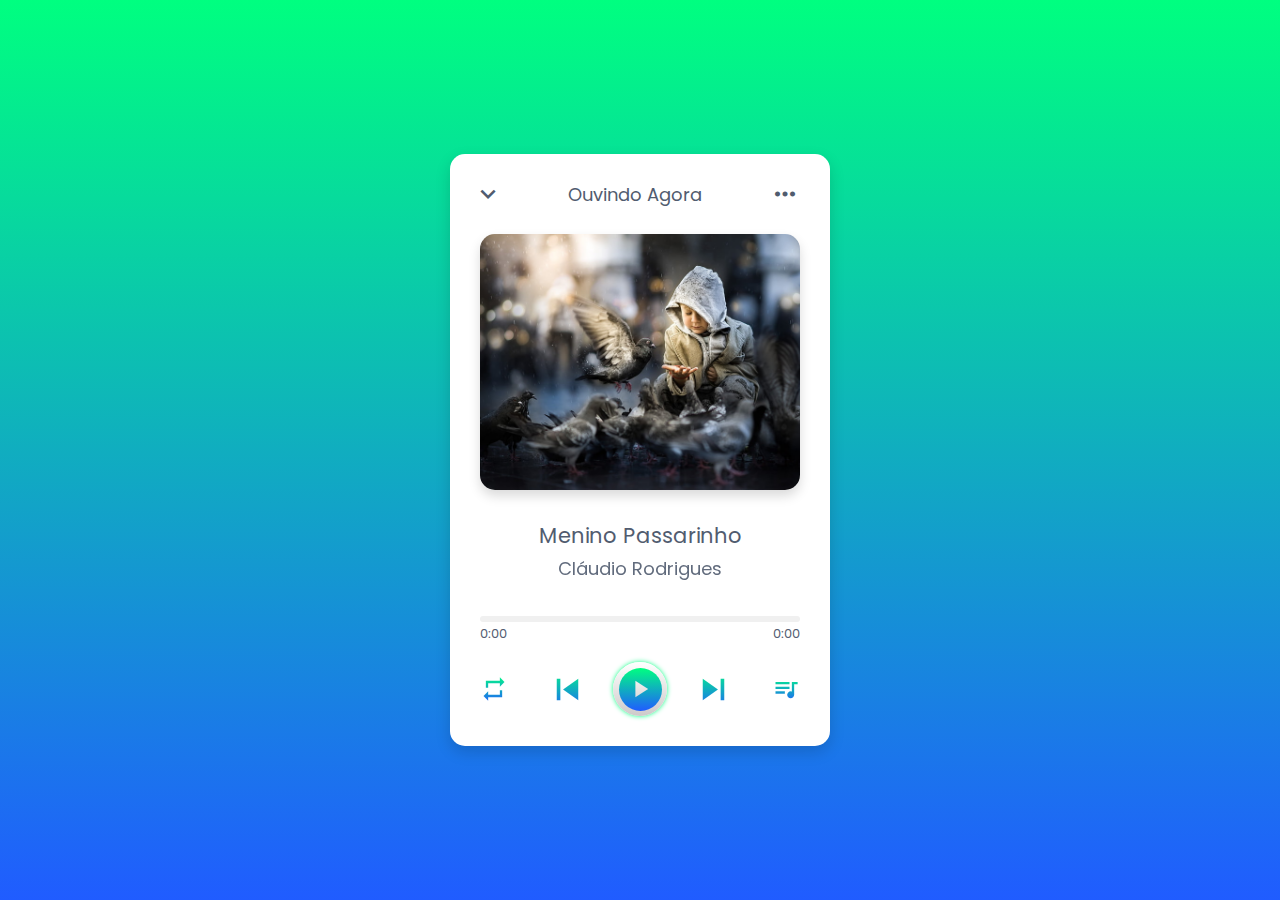
==== Music Player in JavaScript/index.html @ 330ae329 "adicionando arquivos relacionados ao audiobook" ====
<!DOCTYPE html>
<html lang="pt-br">
<head>
  <meta charset="UTF-8">
  <meta name="viewport" content="width=device-width, initial-scale=1.0">
  <title>AudioBooks 🎧</title>
  <link rel="stylesheet" href="style.css">
  <link rel="stylesheet" href="https://fonts.googleapis.com/icon?family=Material+Icons">
</head>
<body>
  <div class="wrapper">
    <div class="top-bar">
      <i class="material-icons">expand_more</i>
      <span>Ouvindo Agora</span>
      <i class="material-icons">more_horiz</i>
    </div>
    <div class="img-area">
      <img src="" alt="">
    </div>
    <div class="song-details">
      <p class="name"></p>
      <p class="artist"></p>
    </div>
    <div class="progress-area">
      <div class="progress-bar">
        <audio id="main-audio" src=""></audio>
      </div>
      <div class="song-timer">
        <span class="current-time">0:00</span>
        <span class="max-duration">0:00</span>
      </div>
    </div>
    <div class="controls">
      <i id="repeat-plist" class="material-icons" title="Playlist looped">repeat</i>
      <i id="prev" class="material-icons">skip_previous</i>
      <div class="play-pause">
        <i class="material-icons play">play_arrow</i>
      </div>
      <i id="next" class="material-icons">skip_next</i>
      <i id="more-music" class="material-icons">queue_music</i>
    </div>
    <div class="music-list">
      <div class="header">
        <div class="row">
          <i class= "list material-icons">queue_music</i>
          <span>Lista de Livros</span>
        </div>
        <i id="close" class="material-icons">close</i>
      </div>
      <ul>
      </ul>
    </div>
  </div>

  <script src="js/music-list.js"></script>
  <script src="js/script.js"></script>

</body>
</html>
---- Music Player in JavaScript/style.css ----
@import url('https://fonts.googleapis.com/css2?family=Poppins:wght@200;300;400;500;600;700&display=swap');
*{
  margin: 0;
  padding: 0;
  box-sizing: border-box;
  font-family: "Poppins", sans-serif;
}
*::before, *::after{
  padding: 0;
  margin: 0;
}
:root{
  --pink: #00ff80;
  --violet: #205cff;
  --lightblack: #515C6F;
  --white: #ffffff;
  --darkwhite: #cecaca;
  --pinkshadow: #ffcbdd;
  --lightbshadow: rgba(0,0,0,0.15);
}
body{
  display: flex;
  align-items: center;
  justify-content: center;
  min-height: 100vh;
  background: linear-gradient(var(--pink) 0%, var(--violet) 100%);
}
.wrapper{
  width: 380px;
  padding: 25px 30px;
  overflow: hidden;
  position: relative;
  border-radius: 15px;
  background: var(--white);
  box-shadow: 0px 6px 15px var(--lightbshadow);
}
.wrapper i{
  cursor: pointer;
}
.top-bar, .progress-area .song-timer, 
.controls, .music-list .header, .music-list ul li{
  display: flex;
  align-items: center;
  justify-content: space-between;
}
.top-bar i{
  font-size: 30px;
  color: var(--lightblack);
}
.top-bar i:first-child{
  margin-left: -7px;
}
.top-bar span{
  font-size: 18px;
  margin-left: -3px;
  color: var(--lightblack);
}
.img-area{
  width: 100%;
  height: 256px;
  overflow: hidden;
  margin-top: 25px;
  border-radius: 15px;
  box-shadow: 0px 6px 12px var(--lightbshadow);
}
.img-area img{
  width: 100%;
  height: 100%;
  object-fit: cover;
}
.song-details{
  text-align: center;
  margin: 30px 0;
}
.song-details p{
  color: var(--lightblack);
}
.song-details .name{
  font-size: 21px;
}
.song-details .artist{
  font-size: 18px;
  opacity: 0.9;
  line-height: 35px;
}
.progress-area{
  height: 6px;
  width: 100%;
  border-radius: 50px;
  background: #f0f0f0;
  cursor: pointer;
}
.progress-area .progress-bar{
  height: inherit;
  width: 0%;
  position: relative;
  border-radius: inherit;
  background: linear-gradient(90deg, var(--pink) 0%, var(--violet) 100%);
}
.progress-bar::before{
  content: "";
  position: absolute;
  height: 12px;
  width: 12px;
  border-radius: 50%;
  top: 50%;
  right: -5px;
  z-index: 2;
  opacity: 0;
  pointer-events: none;
  transform: translateY(-50%);
  background: inherit;
  transition: opacity 0.2s ease;
}
.progress-area:hover .progress-bar::before{
  opacity: 1;
  pointer-events: auto;
}
.progress-area .song-timer{
  margin-top: 2px;
}
.song-timer span{
  font-size: 13px;
  color: var(--lightblack);
}
.controls{
  margin: 40px 0 5px 0;
}
.controls i{
  font-size: 28px;
  user-select: none;
  background: linear-gradient(var(--pink) 0%, var(--violet) 100%);
  background-clip: text;
  -webkit-background-clip: text;
  -webkit-text-fill-color: transparent;
}
.controls i:nth-child(2),
.controls i:nth-child(4){
  font-size: 43px;
}
.controls #prev{
  margin-right: -13px;
}
.controls #next{
  margin-left: -13px;
}
.controls .play-pause{
  height: 54px;
  width: 54px;
  display: flex;
  cursor: pointer;
  align-items: center;
  justify-content: center;
  border-radius: 50%;
  background: linear-gradient(var(--white) 0%, var(--darkwhite) 100%);
  box-shadow: 0px 0px 5px var(--pink);
}
.play-pause::before{
  position: absolute;
  content: "";
  height: 43px;
  width: 43px;
  border-radius: inherit;
  background: linear-gradient(var(--pink) 0%, var(--violet) 100%);
}
.play-pause i{
  height: 43px;
  width: 43px;
  line-height: 43px;
  text-align: center;
  background: inherit;
  background-clip: text;
  -webkit-background-clip: text;
  -webkit-text-fill-color: transparent;
  position: absolute;
}

.music-list{
  position: absolute;
  background: var(--white);
  width: 100%;
  left: 0;
  bottom: -55%;
  opacity: 0;
  pointer-events: none;
  z-index: 5;
  padding: 15px 30px;
  border-radius: 15px;
  box-shadow: 0px -5px 10px rgba(0,0,0,0.1);
  transition: all 0.15s ease-out;
}
.music-list.show{
  bottom: 0;
  opacity: 1;
  pointer-events: auto;
}
.header .row{
  display: flex;
  align-items: center;
  font-size: 19px;
  color: var(--lightblack);
}
.header .row i{
  cursor: default;
}
.header .row span{
  margin-left: 5px;
}
.header #close{
  font-size: 22px;
  color: var(--lightblack);
}
.music-list ul{
  margin: 10px 0;
  max-height: 260px;
  overflow: auto;
}
.music-list ul::-webkit-scrollbar{
  width: 0px;
}
.music-list ul li{
  list-style: none;
  display: flex;
  cursor: pointer;
  padding-bottom: 10px;
  margin-bottom: 5px;
  color: var(--lightblack);
  border-bottom: 1px solid #E5E5E5;
}
.music-list ul li:last-child{
  border-bottom: 0px;
}
.music-list ul li .row span{
  font-size: 17px;
}
.music-list ul li .row p{
  opacity: 0.9;
}
ul li .audio-duration{
  font-size: 16px;
}
ul li.playing{
  pointer-events: none;
  color: var(--violet);
}
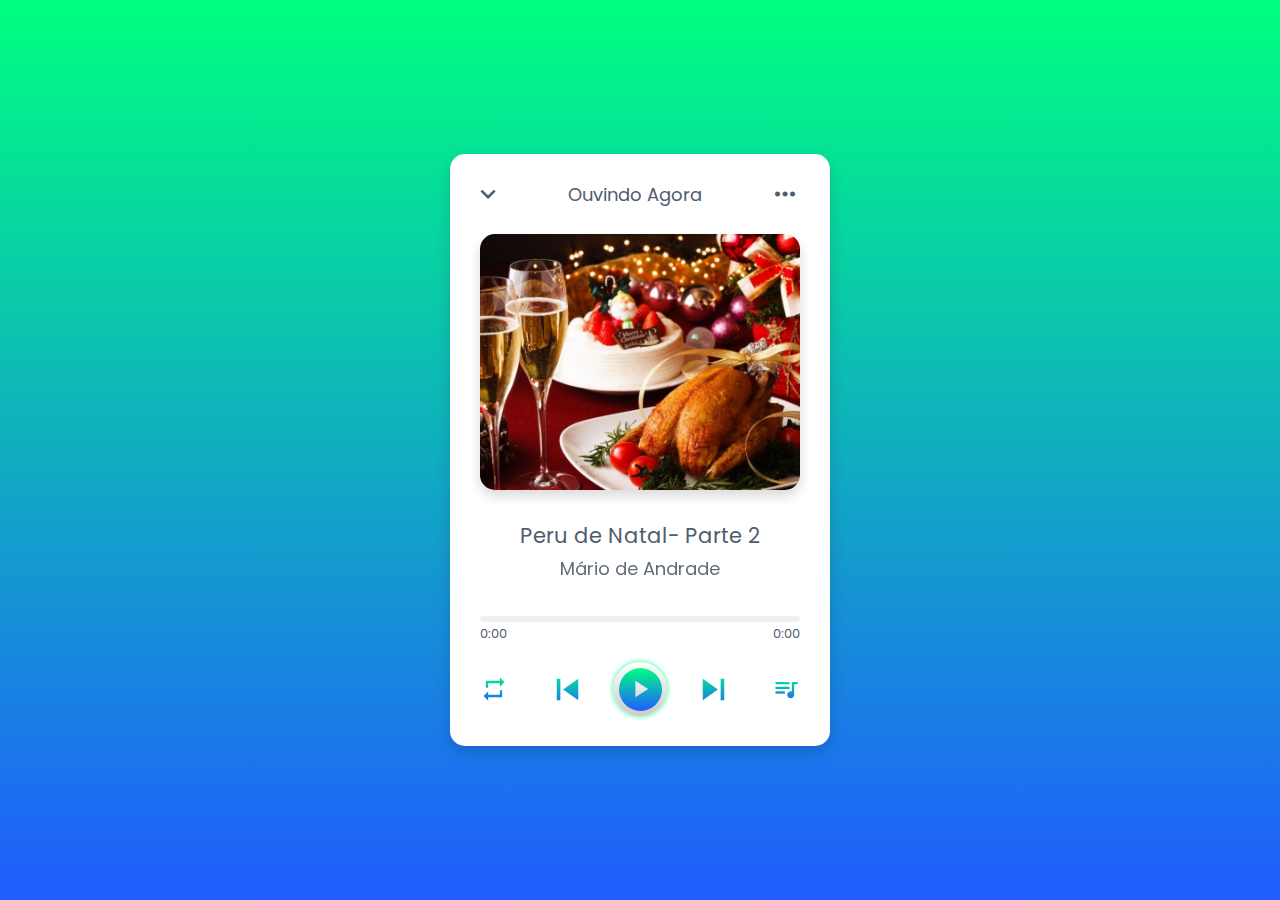
==== commit 6745ed5a: "Update index.html" ====
--- a/Music Player in JavaScript/index.html
+++ b/Music Player in JavaScript/index.html
@@ -54,6 +54,7 @@
 
   <script src="js/music-list.js"></script>
   <script src="js/script.js"></script>
-
+<section></section>
+<a href="nosso-espaco.html" class="btn"></a>
 </body>
 </html>
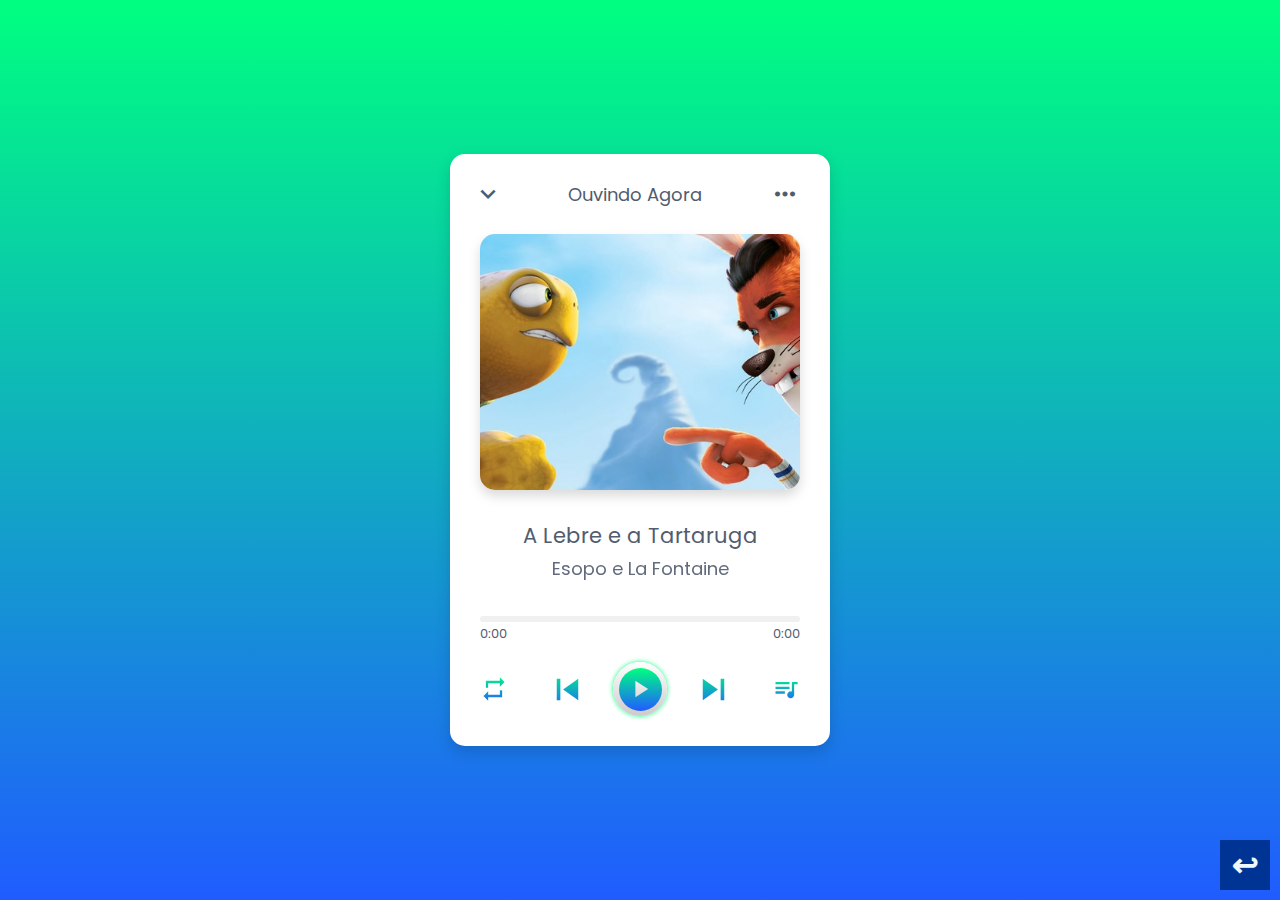
==== commit 6bc12065: "Update index.html" ====
--- a/Music Player in JavaScript/index.html
+++ b/Music Player in JavaScript/index.html
@@ -51,10 +51,9 @@
       </ul>
     </div>
   </div>
-
+<section><a href="nosso-espaco.html" class="btn"></a></section>
   <script src="js/music-list.js"></script>
   <script src="js/script.js"></script>
-<section></section>
-<a href="nosso-espaco.html" class="btn"></a>
+
 </body>
 </html>
--- a/Music Player in JavaScript/style.css
+++ b/Music Player in JavaScript/style.css
@@ -242,4 +242,33 @@
 ul li.playing{
   pointer-events: none;
   color: var(--violet);
-}+}
+
+html, body {
+    width: 100%;
+    height: 100%;
+    margin: 0;
+    padding: 0;
+}
+.btn {
+    display: flex;
+    justify-content: center;
+    align-items: center;
+    position: fixed;
+    bottom: 10px;
+    right: 10px;
+    width: 50px;
+    height: 50px;
+    background-color:rgb(0, 52, 148);
+    text-decoration: none;
+}
+.btn::after {
+    content: "↩";
+    font-size: 32px;
+    font-weight: bold;
+    color: aliceblue;
+    transition: margin-top 250ms;
+}
+.btn:hover::after {
+    margin-top:-8px;
+}
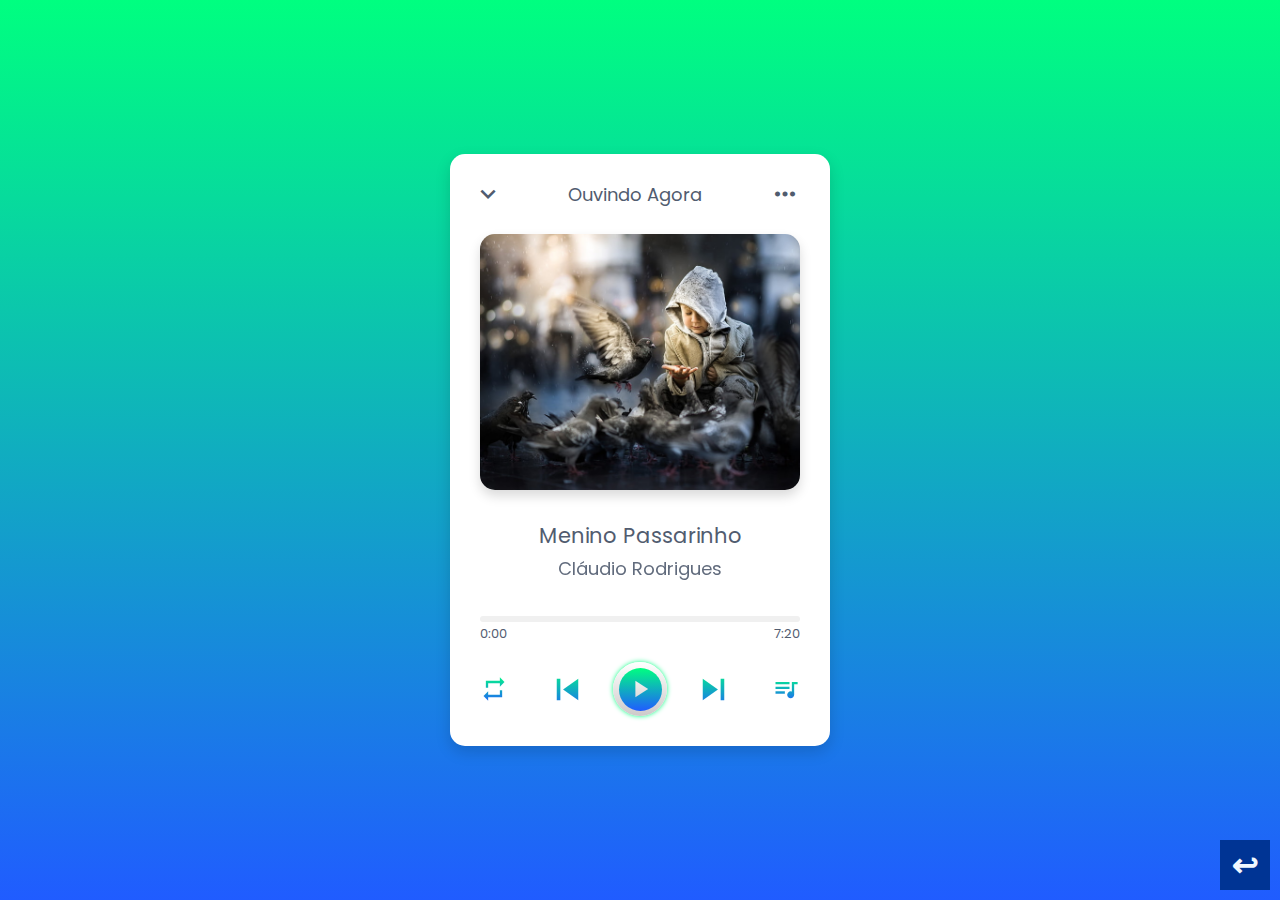
==== commit 0b143cfc: "Update index.html" ====
--- a/Music Player in JavaScript/index.html
+++ b/Music Player in JavaScript/index.html
@@ -51,7 +51,7 @@
       </ul>
     </div>
   </div>
-<section><a href="nosso-espaco.html" class="btn"></a></section>
+<section><a href="https://rafakuntz.github.io/Biblioteca-CCM-Marechal/nosso-espaco.html?" class="btn"></a></section>
   <script src="js/music-list.js"></script>
   <script src="js/script.js"></script>
 
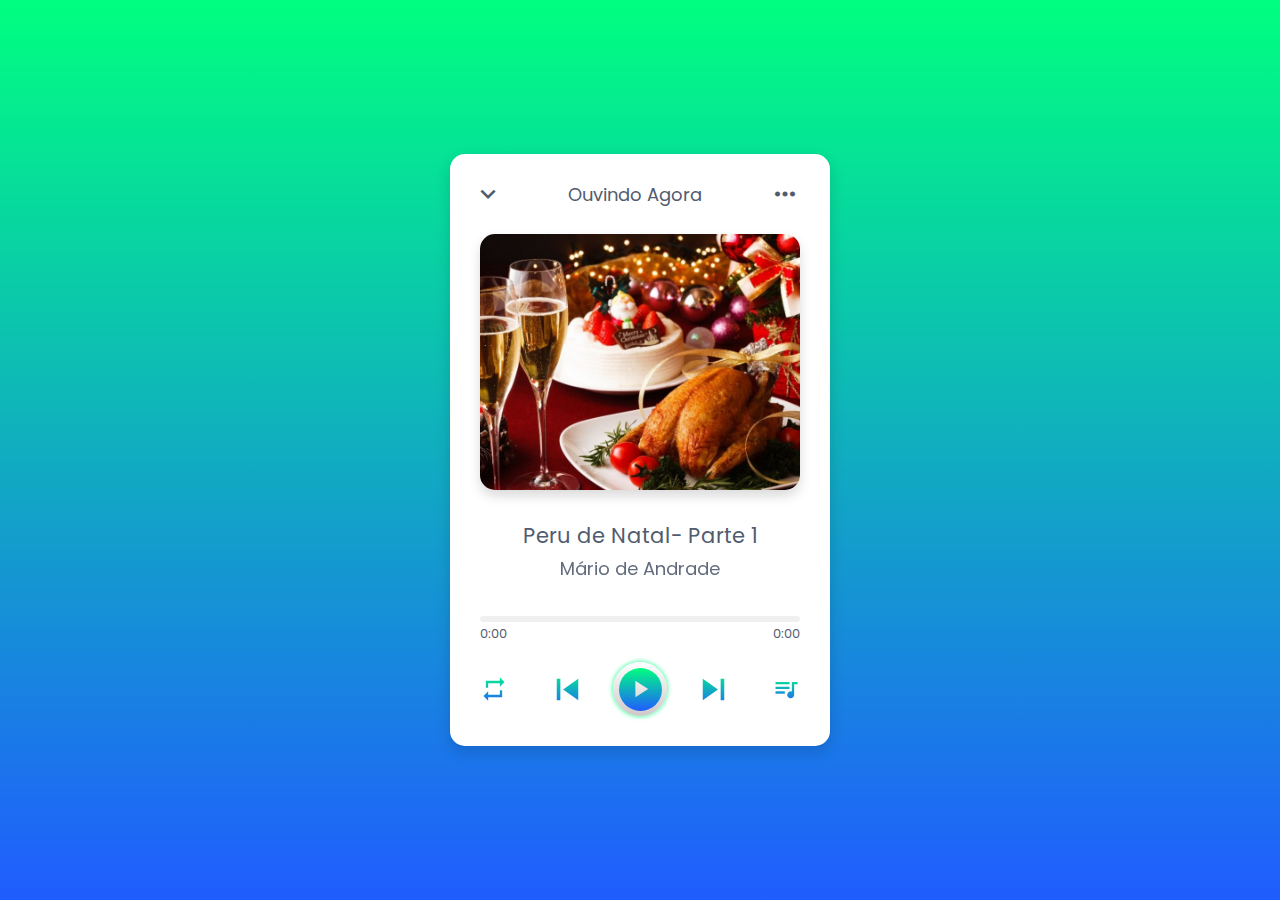
==== commit fce80dc2: "Update index.html" ====
--- a/Music Player in JavaScript/index.html
+++ b/Music Player in JavaScript/index.html
@@ -51,7 +51,6 @@
       </ul>
     </div>
   </div>
-<section><a href="https://rafakuntz.github.io/Biblioteca-CCM-Marechal/nosso-espaco.html?" class="btn"></a></section>
   <script src="js/music-list.js"></script>
   <script src="js/script.js"></script>
 
